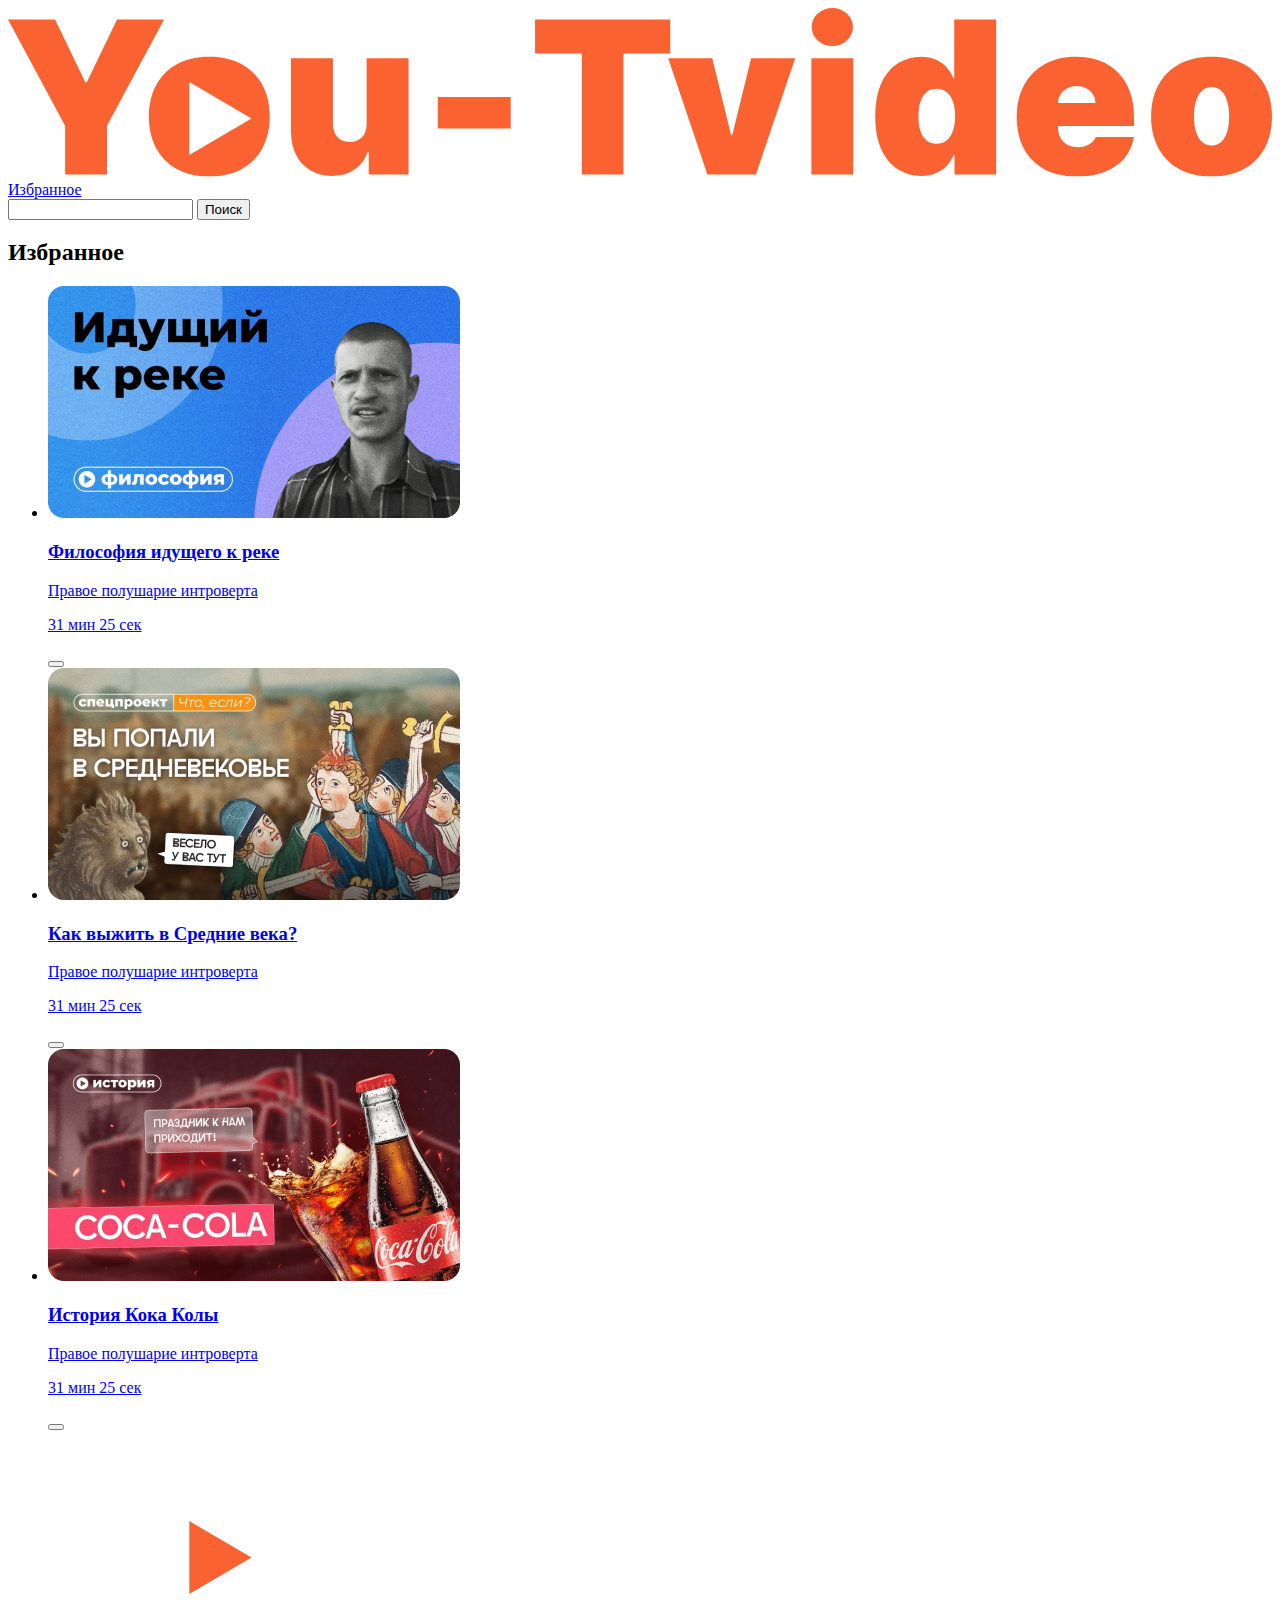
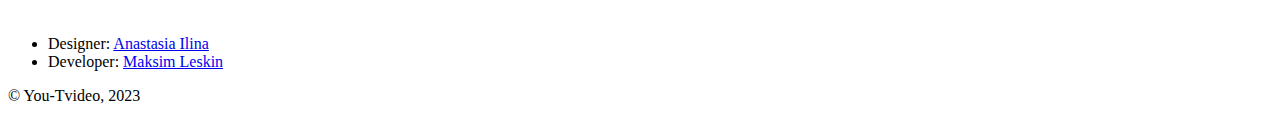
==== favorite.html @ 9c8d2b96 "init: add basic layout" ====
<!DOCTYPE html>
<html lang="ru">
  <head>
    <meta charset="UTF-8" />
    <meta name="viewport" content="width=device-width, initial-scale=1.0" />
    <title>Fake-Youtube</title>
  </head>
  <body>
    <header class="header">
      <div class="container header__container">
        <a href="/" class="header__link">
          <svg
            class="header__logo"
            viewBox="0 0 240 32"
            role="img"
            aria-label="Логотип сервиса You-Tvideo"
          >
            <use xlink:href="/assets/img/sprite.svg#logo-orange"></use>
          </svg>
        </a>
        <a href="/favorite.html" class="header__link header__link_favorite"
          >Избранное</a
        >
      </div>
    </header>
    <main>
      <section class="search">
        <div class="container">
          <form class="search__form">
            <label for="" class="search__label">
              <input type="search" class="search__input" />
              <button class="search__btn" type="submit">Поиск</button>
            </label>
          </form>
        </div>
      </section>

      <section class="video-list">
        <div class="container">
          <h2 class="video-list__title">Избранное</h2>

          <ul class="video-list__items">
            <li class="video-list__item">
              <article class="video-card">
                <a href="/" class="video-card__link">
                  <img
                    src="/assets/img/preview_1.jpg"
                    alt="preview to first video"
                    class="video-card__thumbnail"
                  />
                  <h3 class="video-card__title">Философия идущего к реке</h3>
                  <p class="video-card__channel">Правое полушарие интроверта</p>
                  <p class="video-card__duration">31 мин 25 сек</p>
                  <button class="video-card__favorite" type="button"></button>
                </a>
              </article>
            </li>

            <li class="video-list__item">
              <article class="video-card">
                <a href="/" class="video-card__link">
                  <img
                    src="/assets/img/preview_2.jpg"
                    alt="preview to first video"
                    class="video-card__thumbnail"
                  />
                  <h3 class="video-card__title">Как выжить в Средние века?</h3>
                  <p class="video-card__channel">Правое полушарие интроверта</p>
                  <p class="video-card__duration">31 мин 25 сек</p>
                  <button class="video-card__favorite" type="button"></button>
                </a>
              </article>
            </li>

            <li class="video-list__item">
              <article class="video-card">
                <a href="/" class="video-card__link">
                  <img
                    src="/assets/img/preview_3.jpg"
                    alt="preview to first video"
                    class="video-card__thumbnail"
                  />
                  <h3 class="video-card__title">История Кока Колы</h3>
                  <p class="video-card__channel">Правое полушарие интроверта</p>
                  <p class="video-card__duration">31 мин 25 сек</p>
                  <button class="video-card__favorite" type="button"></button>
                </a>
              </article>
            </li>
          </ul>
        </div>
      </section>
    </main>
    <footer class="footer">
      <div class="container footer__container">
        <a href="/" class="footer__link">
          <svg
            class="header__logo"
            viewBox="0 0 360 48"
            role="img"
            aria-label="Логотип сервиса You-Tvideo"
          >
            <use xlink:href="/assets/img/sprite.svg#logo-white"></use>
          </svg>
        </a>

        <ul class="footer__developers">
          <li class="footer__developers-item">
            Designer:

            <a
              class="footer__developers-link"
              href="https://t.me/Mrshmallowww"
              target="_blank"
              rel="noopener"
              >Anastasia Ilina</a
            >
          </li>
          <li class="footer__developers-item">
            Developer:

            <a
              class="footer__developers-link"
              href="https://t.me/quper24"
              target="_blank"
              rel="noopener"
              >Maksim Leskin</a
            >
          </li>
        </ul>
        <p class="footer__copyright">© You-Tvideo, 2023</p>
      </div>
    </footer>
  </body>
</html>
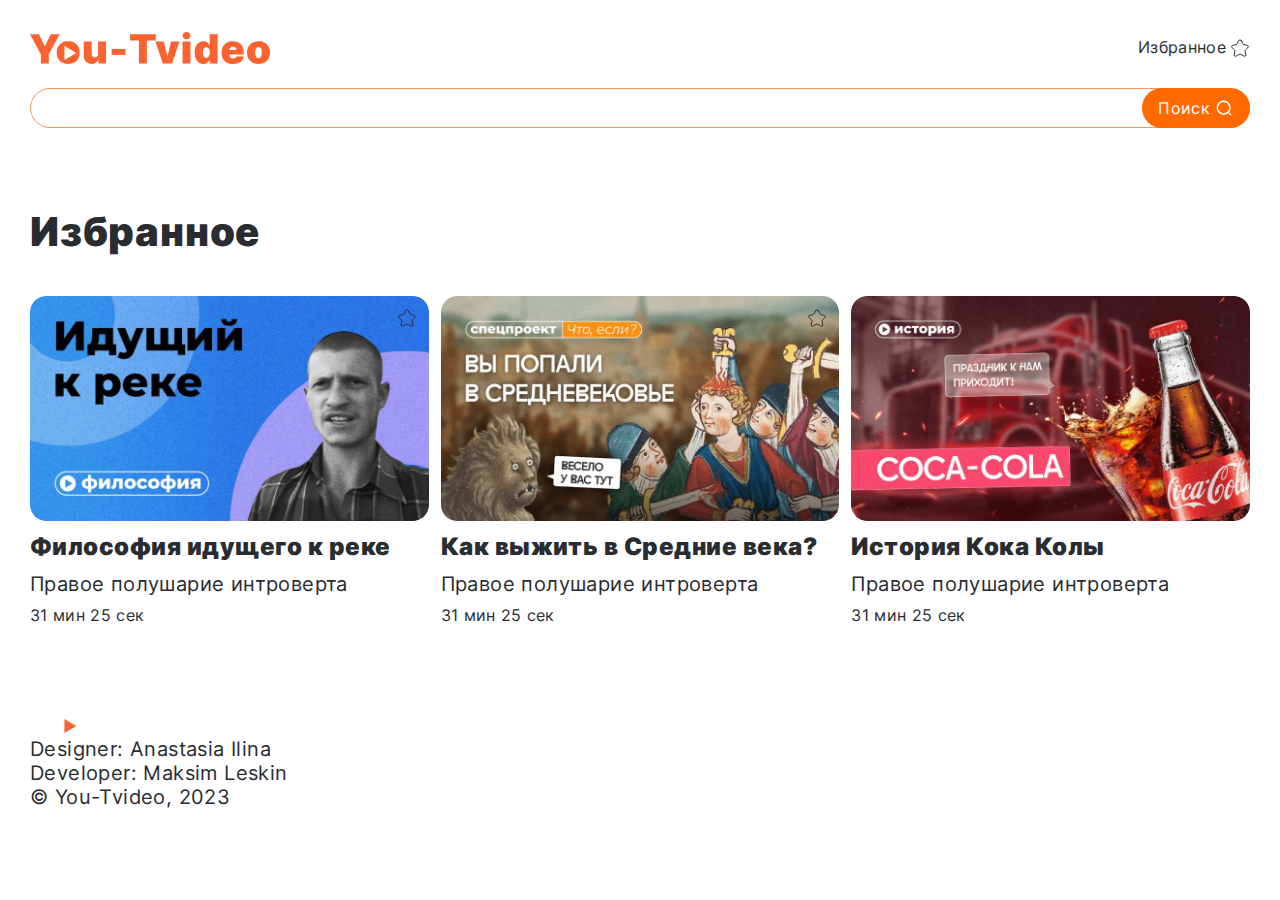
==== commit 097be3af: "feat: add index.css styles" ====
--- a/favorite.html
+++ b/favorite.html
@@ -4,6 +4,8 @@
     <meta charset="UTF-8" />
     <meta name="viewport" content="width=device-width, initial-scale=1.0" />
     <title>Fake-Youtube</title>
+    <link rel="stylesheet" href="/styles/normalize.css" />
+    <link rel="stylesheet" href="/styles/index.css" />
   </head>
   <body>
     <header class="header">
@@ -19,18 +21,24 @@
           </svg>
         </a>
         <a href="/favorite.html" class="header__link header__link_favorite"
-          >Избранное</a
-        >
+          ><span>Избранное</span>
+          <svg class="header__icon">
+            <use xlink:href="/assets/img/sprite.svg#star-ob"></use>
+          </svg>
+        </a>
       </div>
     </header>
     <main>
       <section class="search">
         <div class="container">
           <form class="search__form">
-            <label for="" class="search__label">
-              <input type="search" class="search__input" />
-              <button class="search__btn" type="submit">Поиск</button>
-            </label>
+            <input class="search__input" type="search" />
+            <button class="search__btn" type="submit">
+              <span>Поиск</span>
+              <svg class="search__icon">
+                <use xlink:href="/assets/img/sprite.svg#search"></use>
+              </svg>
+            </button>
           </form>
         </div>
       </section>
@@ -51,7 +59,22 @@
                   <h3 class="video-card__title">Философия идущего к реке</h3>
                   <p class="video-card__channel">Правое полушарие интроверта</p>
                   <p class="video-card__duration">31 мин 25 сек</p>
-                  <button class="video-card__favorite" type="button"></button>
+                  <button
+                    class="video-card__favorite"
+                    type="button"
+                    aria-label="Добавить в Избранное"
+                  >
+                    <svg class="search__icon">
+                      <use
+                        class="star-o"
+                        xlink:href="/assets/img/sprite.svg#star-ob"
+                      ></use>
+                      <use
+                        class="star"
+                        xlink:href="/assets/img/sprite.svg#star"
+                      ></use>
+                    </svg>
+                  </button>
                 </a>
               </article>
             </li>
@@ -67,7 +90,22 @@
                   <h3 class="video-card__title">Как выжить в Средние века?</h3>
                   <p class="video-card__channel">Правое полушарие интроверта</p>
                   <p class="video-card__duration">31 мин 25 сек</p>
-                  <button class="video-card__favorite" type="button"></button>
+                  <button
+                    class="video-card__favorite"
+                    type="button"
+                    aria-label="Добавить в Избранное"
+                  >
+                    <svg class="search__icon">
+                      <use
+                        class="star-o"
+                        xlink:href="/assets/img/sprite.svg#star-ob"
+                      ></use>
+                      <use
+                        class="star"
+                        xlink:href="/assets/img/sprite.svg#star"
+                      ></use>
+                    </svg>
+                  </button>
                 </a>
               </article>
             </li>
@@ -83,7 +121,22 @@
                   <h3 class="video-card__title">История Кока Колы</h3>
                   <p class="video-card__channel">Правое полушарие интроверта</p>
                   <p class="video-card__duration">31 мин 25 сек</p>
-                  <button class="video-card__favorite" type="button"></button>
+                  <button
+                    class="video-card__favorite"
+                    type="button"
+                    aria-label="Добавить в Избранное"
+                  >
+                    <svg class="search__icon">
+                      <use
+                        class="star-o"
+                        xlink:href="/assets/img/sprite.svg#star-ob"
+                      ></use>
+                      <use
+                        class="star"
+                        xlink:href="/assets/img/sprite.svg#star"
+                      ></use>
+                    </svg>
+                  </button>
                 </a>
               </article>
             </li>
--- a/styles/index.css
+++ b/styles/index.css
@@ -0,0 +1,336 @@
+@font-face {
+  font-family: Inter;
+  font-weight: 400;
+  src: url(/fonts/inter-v13-cyrillic_latin-regular.woff2);
+}
+@font-face {
+  font-family: Inter;
+  font-weight: 900;
+  src: url(/fonts/inter-v13-cyrillic_latin-900.woff2);
+}
+
+html {
+  position: relative;
+  box-sizing: border-box;
+}
+
+*,
+*::before,
+*::after {
+  box-sizing: inherit;
+}
+
+body {
+  position: relative;
+  overflow-x: hidden;
+  min-width: 320px;
+  min-height: 100vh;
+  font-family: Inter, sans-serif;
+  -webkit-font-smoothing: antialiased;
+  -moz-osx-font-smoothing: grayscale;
+  text-rendering: optimizeLegibility;
+  -webkit-tap-highlight-color: rgba(0, 0, 0, 0);
+  -webkit-tap-highlight-color: transparent;
+  font-size: 20px;
+  line-height: 1.2;
+  letter-spacing: 0.02em;
+  color: #292d32;
+  background-color: #fff;
+}
+
+img,
+svg {
+  display: block;
+  max-width: 100%;
+  height: auto;
+}
+
+svg {
+  max-height: 100%;
+}
+
+button {
+  padding: 0;
+  cursor: pointer;
+  border: none;
+  background-color: transparent;
+}
+
+a {
+  text-decoration: none;
+  color: inherit;
+}
+
+ul {
+  list-style: none;
+  padding: 0;
+  margin: 0;
+}
+
+h1,
+h2,
+h3,
+p,
+figure,
+fieldset {
+  margin: 0;
+}
+
+iframe {
+  border: none;
+}
+
+/*
+  Доступно скрываю элементы
+  */
+
+.visually-hidden {
+  position: fixed;
+  transform: scale(0);
+}
+
+/*
+  Пример контейнера
+  
+  Если контейнер 1180px по макету,
+  то для max-width прибавляем паддинги 30px*2, 
+  в итоге 1240px
+  Чтобы контент не прижимался к краям экрана
+  */
+
+.container {
+  max-width: 1320px;
+  padding: 0 30px;
+  margin: 0 auto;
+}
+
+/* HEADER */
+.header {
+  padding: 32px 0 24px;
+}
+
+.header__container {
+  display: flex;
+  align-items: center;
+  justify-content: space-between;
+}
+
+.header__logo {
+  width: 240px;
+}
+.header__link_favorite {
+  display: flex;
+  align-items: center;
+  gap: 4px;
+  font-size: 16px;
+  letter-spacing: 0.02em;
+}
+.header__icon {
+  width: 20px;
+  height: 20px;
+}
+
+/* HERO */
+.hero {
+  padding: 60px 0 80px;
+  background: #ff6a00 url("../assets/img/bg.png") center/cover;
+  color: #fff;
+  margin-bottom: 32px;
+}
+.hero__container {
+  position: relative;
+  display: flex;
+  flex-direction: column;
+  align-items: center;
+}
+.hero__link {
+  position: absolute;
+  top: -36px;
+  right: 0;
+  display: flex;
+  align-items: center;
+  gap: 4px;
+  font-size: 16px;
+  letter-spacing: 0.02em;
+}
+.hero__icon {
+  width: 20px;
+  height: 20px;
+}
+.hero__logo {
+  width: 240px;
+  margin-bottom: 80px;
+}
+.hero__title {
+  font-size: 70px;
+  font-weight: 900;
+  letter-spacing: 0.02em;
+  margin-bottom: 40px;
+}
+.hero__tagline {
+  font-size: 20px;
+  letter-spacing: 0.02em;
+}
+
+/* SEARCH */
+
+.search__form {
+  position: relative;
+  width: 100%;
+}
+.search__input {
+  width: 100%;
+  border-radius: 40px;
+  border: 1px solid #fb9953;
+  padding: 10px 124px 10px 24px;
+  outline: none;
+  font-size: 16px;
+  letter-spacing: 0.02em;
+}
+.search__btn {
+  position: absolute;
+  top: 0;
+  right: 0;
+  bottom: 0;
+  padding: 8px 16px;
+  display: flex;
+  align-items: center;
+  border-radius: 40px;
+  background: #ff6a00;
+  color: #fff;
+  font-size: 16px;
+  letter-spacing: 0.02em;
+  gap: 4px;
+}
+.search__icon {
+  width: 20px;
+  height: 20px;
+}
+
+/* VIDEO LIST */
+.video-list {
+  padding: 80px 0;
+}
+
+.video-list__title {
+  font-size: 40px;
+  font-weight: 900;
+  letter-spacing: 0.02em;
+  margin-bottom: 40px;
+}
+.video-list__items {
+  display: grid;
+  grid-template-columns: repeat(3, 1fr);
+  gap: 40px 12px;
+}
+
+.video-card {
+  position: relative;
+}
+
+.video-card__thumbnail {
+  border-radius: 16px;
+  margin-bottom: 12px;
+}
+.video-card__title {
+  font-size: 24px;
+  font-weight: 900;
+  letter-spacing: 0.02em;
+  margin-bottom: 10px;
+}
+.video-card__channel {
+  font-size: 20px;
+  letter-spacing: 0.02em;
+  margin-bottom: 10px;
+}
+.video-card__duration {
+  font-size: 16px;
+  letter-spacing: 0.02em;
+}
+.video-card__favorite {
+  position: absolute;
+  top: 12px;
+  right: 12px;
+}
+
+.video-card__favorite .star {
+  display: none;
+}
+
+.video-card__favorite_active .star {
+  display: block;
+}
+.video-card__icon {
+  width: 20px;
+  height: 20px;
+}
+
+/* VIDEO */
+.video {
+  padding-top: 80px;
+}
+.video__player {
+  position: relative;
+  padding-bottom: 56.25%;
+  height: 0;
+  overflow: hidden;
+  margin-bottom: 32px;
+}
+.video__iframe {
+  position: absolute;
+  top: 0;
+  left: 0;
+  width: 100%;
+  height: 100%;
+  border-radius: 16px;
+}
+.video__container {
+  display: flex;
+  justify-content: space-between;
+  gap: 84px;
+}
+.video__title {
+  font-size: 40px;
+  font-weight: 900;
+  letter-spacing: 0.02em;
+  margin-bottom: 24px;
+}
+.video__channel {
+  font-size: 24px;
+  letter-spacing: 0.02em;
+  margin-bottom: 24px;
+}
+.video__info {
+  font-size: 24px;
+  letter-spacing: 0.02em;
+}
+
+.video__description {
+  font-size: 24px;
+  letter-spacing: 0.02em;
+}
+
+.video__link {
+  width: max-content;
+  white-space: nowrap;
+  display: flex;
+  gap: 4px;
+  align-items: flex-start;
+}
+
+.video__link .video__no-favorite {
+  display: block;
+}
+.video__link .video__favorite {
+  display: none;
+}
+.video__link_active .video__no-favorite {
+  display: none;
+}
+.video__link_active .video__favorite {
+  display: block;
+}
+.video__icon {
+  width: 20px;
+  height: 20px;
+}
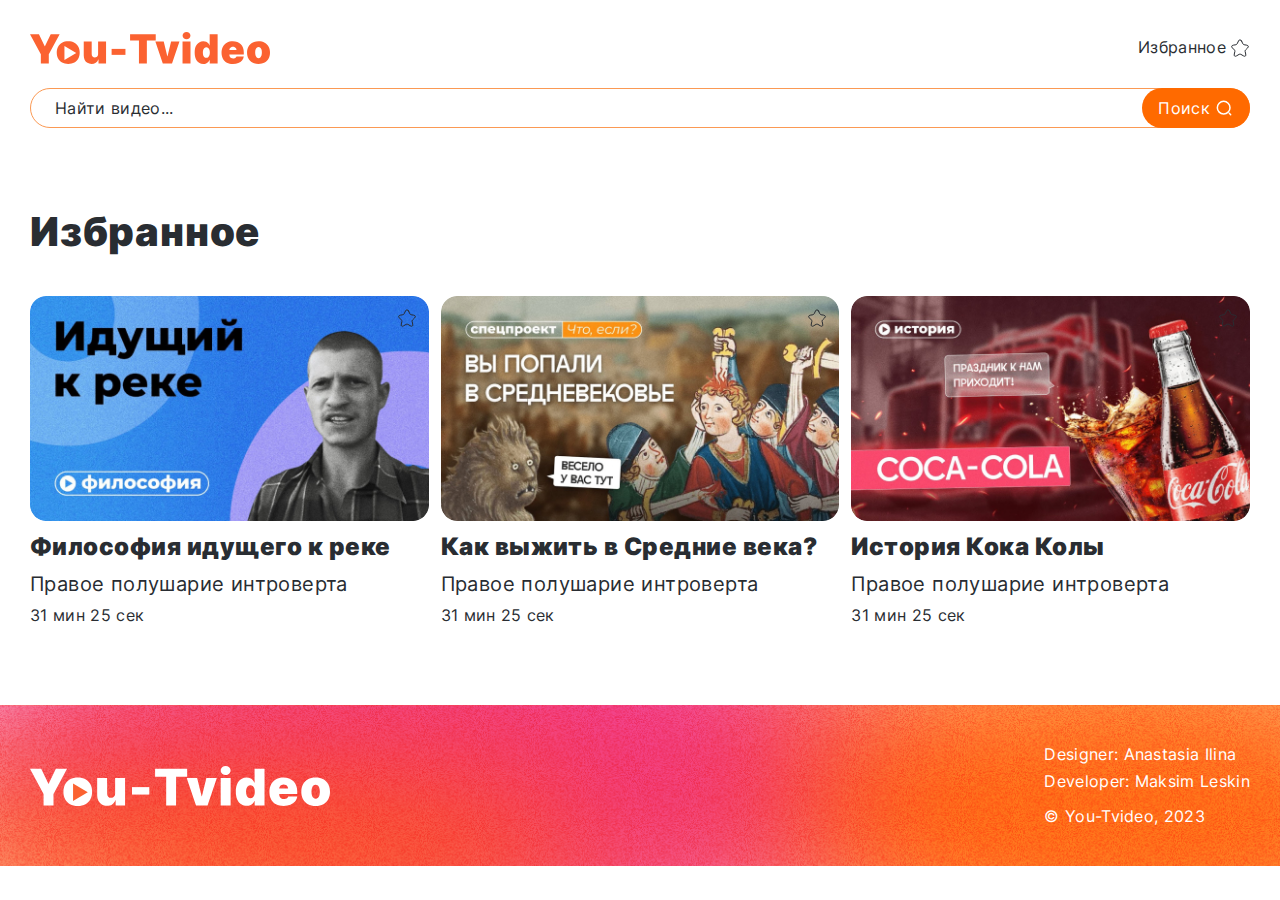
==== commit fbb72cfb: "feat: add mobile media styles" ====
--- a/favorite.html
+++ b/favorite.html
@@ -20,8 +20,8 @@
             <use xlink:href="/assets/img/sprite.svg#logo-orange"></use>
           </svg>
         </a>
-        <a href="/favorite.html" class="header__link header__link_favorite"
-          ><span>Избранное</span>
+        <a href="/favorite.html" class="header__link header__link_favorite">
+          <span class="header__link-text">Избранное</span>
           <svg class="header__icon">
             <use xlink:href="/assets/img/sprite.svg#star-ob"></use>
           </svg>
@@ -32,7 +32,11 @@
       <section class="search">
         <div class="container">
           <form class="search__form">
-            <input class="search__input" type="search" />
+            <input
+              class="search__input"
+              type="search"
+              placeholder="Найти видео..."
+            />
             <button class="search__btn" type="submit">
               <span>Поиск</span>
               <svg class="search__icon">
@@ -59,23 +63,23 @@
                   <h3 class="video-card__title">Философия идущего к реке</h3>
                   <p class="video-card__channel">Правое полушарие интроверта</p>
                   <p class="video-card__duration">31 мин 25 сек</p>
-                  <button
-                    class="video-card__favorite"
-                    type="button"
-                    aria-label="Добавить в Избранное"
-                  >
-                    <svg class="search__icon">
-                      <use
-                        class="star-o"
-                        xlink:href="/assets/img/sprite.svg#star-ob"
-                      ></use>
-                      <use
-                        class="star"
-                        xlink:href="/assets/img/sprite.svg#star"
-                      ></use>
-                    </svg>
-                  </button>
                 </a>
+                <button
+                  class="video-card__favorite"
+                  type="button"
+                  aria-label="Добавить в Избранное"
+                >
+                  <svg class="search__icon">
+                    <use
+                      class="star-o"
+                      xlink:href="/assets/img/sprite.svg#star-ob"
+                    ></use>
+                    <use
+                      class="star"
+                      xlink:href="/assets/img/sprite.svg#star"
+                    ></use>
+                  </svg>
+                </button>
               </article>
             </li>
 
@@ -90,23 +94,23 @@
                   <h3 class="video-card__title">Как выжить в Средние века?</h3>
                   <p class="video-card__channel">Правое полушарие интроверта</p>
                   <p class="video-card__duration">31 мин 25 сек</p>
-                  <button
-                    class="video-card__favorite"
-                    type="button"
-                    aria-label="Добавить в Избранное"
-                  >
-                    <svg class="search__icon">
-                      <use
-                        class="star-o"
-                        xlink:href="/assets/img/sprite.svg#star-ob"
-                      ></use>
-                      <use
-                        class="star"
-                        xlink:href="/assets/img/sprite.svg#star"
-                      ></use>
-                    </svg>
-                  </button>
                 </a>
+                <button
+                  class="video-card__favorite"
+                  type="button"
+                  aria-label="Добавить в Избранное"
+                >
+                  <svg class="search__icon">
+                    <use
+                      class="star-o"
+                      xlink:href="/assets/img/sprite.svg#star-ob"
+                    ></use>
+                    <use
+                      class="star"
+                      xlink:href="/assets/img/sprite.svg#star"
+                    ></use>
+                  </svg>
+                </button>
               </article>
             </li>
 
@@ -121,23 +125,23 @@
                   <h3 class="video-card__title">История Кока Колы</h3>
                   <p class="video-card__channel">Правое полушарие интроверта</p>
                   <p class="video-card__duration">31 мин 25 сек</p>
-                  <button
-                    class="video-card__favorite"
-                    type="button"
-                    aria-label="Добавить в Избранное"
-                  >
-                    <svg class="search__icon">
-                      <use
-                        class="star-o"
-                        xlink:href="/assets/img/sprite.svg#star-ob"
-                      ></use>
-                      <use
-                        class="star"
-                        xlink:href="/assets/img/sprite.svg#star"
-                      ></use>
-                    </svg>
-                  </button>
                 </a>
+                <button
+                  class="video-card__favorite"
+                  type="button"
+                  aria-label="Добавить в Избранное"
+                >
+                  <svg class="search__icon">
+                    <use
+                      class="star-o"
+                      xlink:href="/assets/img/sprite.svg#star-ob"
+                    ></use>
+                    <use
+                      class="star"
+                      xlink:href="/assets/img/sprite.svg#star"
+                    ></use>
+                  </svg>
+                </button>
               </article>
             </li>
           </ul>
@@ -146,9 +150,9 @@
     </main>
     <footer class="footer">
       <div class="container footer__container">
-        <a href="/" class="footer__link">
+        <a href="/" class="footer__link footer__link_logo">
           <svg
-            class="header__logo"
+            class="footer__logo"
             viewBox="0 0 360 48"
             role="img"
             aria-label="Логотип сервиса You-Tvideo"
@@ -162,7 +166,7 @@
             Designer:
 
             <a
-              class="footer__developers-link"
+              class="footer__link footer__link_developers"
               href="https://t.me/Mrshmallowww"
               target="_blank"
               rel="noopener"
@@ -173,7 +177,7 @@
             Developer:
 
             <a
-              class="footer__developers-link"
+              class="footer__link footer__link_developers"
               href="https://t.me/quper24"
               target="_blank"
               rel="noopener"
--- a/styles/index.css
+++ b/styles/index.css
@@ -99,8 +99,10 @@
   */
 
 .container {
-  max-width: 1320px;
-  padding: 0 30px;
+  --container-width: 1260px;
+  --container-offset: 30px;
+  max-width: calc(var(--container-wdith) + var(--container-offset) * 2);
+  padding: 0 var(--container-offset);
   margin: 0 auto;
 }
 
@@ -166,10 +168,12 @@
   font-weight: 900;
   letter-spacing: 0.02em;
   margin-bottom: 40px;
+  text-align: center;
 }
 .hero__tagline {
   font-size: 20px;
   letter-spacing: 0.02em;
+  text-align: center;
 }
 
 /* SEARCH */
@@ -187,6 +191,10 @@
   font-size: 16px;
   letter-spacing: 0.02em;
 }
+.search__input::placeholder {
+  color: #292d32;
+  letter-spacing: 0.02em;
+}
 .search__btn {
   position: absolute;
   top: 0;
@@ -231,6 +239,7 @@
 .video-card__thumbnail {
   border-radius: 16px;
   margin-bottom: 12px;
+  width: 100%;
 }
 .video-card__title {
   font-size: 24px;
@@ -287,7 +296,10 @@
 .video__container {
   display: flex;
   justify-content: space-between;
-  gap: 84px;
+  gap: 34px;
+}
+.video__content {
+  max-width: 1048px;
 }
 .video__title {
   font-size: 40px;
@@ -311,11 +323,14 @@
 }
 
 .video__link {
-  width: max-content;
+  flex-shrink: 0;
+  align-self: start;
   white-space: nowrap;
   display: flex;
   gap: 4px;
-  align-items: flex-start;
+  align-items: center;
+  font-size: 16px;
+  letter-spacing: 0.02em;
 }
 
 .video__link .video__no-favorite {
@@ -334,3 +349,244 @@
   width: 20px;
   height: 20px;
 }
+
+/* FOOTER */
+.footer {
+  padding: 40px 0;
+  background: #ff6a00 url("../assets/img/bg--footer.png") center/cover;
+  color: #fff;
+  font-size: 16px;
+  letter-spacing: 0.02em;
+}
+.footer__container {
+  display: grid;
+  grid-template-columns: repeat(1fr, max-content);
+  align-items: center;
+  justify-content: space-between;
+  gap: 16px 30px;
+}
+
+.footer__logo {
+  width: 100%;
+}
+.footer__link:hover {
+  color: rgb(213, 220, 20);
+}
+.footer__link_logo {
+  grid-column: 1/2;
+  grid-row: 1/3;
+  max-width: 360px;
+  width: 100%;
+}
+.footer__developers {
+  grid-column: 2/3;
+}
+.footer__developers-item {
+  margin-bottom: 8px;
+}
+.footer__developers-item:last-child {
+  margin-bottom: 0;
+}
+
+.footer__copyright {
+  grid-column: 2/3;
+}
+
+@media (width <= 1024px) {
+  .container {
+    --container-width: 942px;
+  }
+
+  .hero {
+    padding: 40px 0 58px;
+  }
+
+  .hero__logo {
+    width: 200px;
+    margin-bottom: 45px;
+  }
+  .hero__title {
+    font-size: 50px;
+    margin-bottom: 32px;
+  }
+  .hero__link {
+    top: -16px;
+  }
+
+  .video-list {
+    padding: 60px 0;
+  }
+  .video-list__items {
+    row-gap: 32px;
+  }
+  .video-list__title {
+    font-size: 32px;
+    margin-bottom: 40px;
+  }
+  .video-card__title {
+    font-size: 24px;
+  }
+  .video-card__channel {
+    font-size: 20px;
+  }
+  .video-card__duration {
+    font-size: 16px;
+  }
+
+  .video {
+    padding-top: 60px;
+  }
+
+  .video__content {
+    max-width: 730px;
+  }
+  .video__title {
+    font-size: 32px;
+    margin-bottom: 24px;
+  }
+  .video__channel {
+    font-size: 20px;
+    margin-bottom: 20px;
+  }
+  .video__info {
+    font-size: 20px;
+  }
+  .video__description {
+    font-size: 20px;
+  }
+  .footer {
+    padding: 27px 0;
+    font-size: 14px;
+  }
+  .footer__link_logo {
+    max-width: 305px;
+  }
+}
+
+@media (width <= 768px) {
+  .container {
+    --container-width: 624px;
+  }
+  .hero__link-text,
+  .header__link-text {
+    position: fixed;
+    transform: scale(0);
+  }
+  .hero {
+    padding-bottom: 42px;
+  }
+  .hero__title {
+    font-size: 40px;
+  }
+
+  .video-list__items {
+    grid-template-columns: repeat(2, 1fr);
+  }
+
+  .video {
+    padding-top: 40px;
+  }
+  .video__container {
+    flex-direction: column-reverse;
+    gap: 24px;
+  }
+  .video__player {
+    margin-bottom: 24px;
+  }
+}
+
+@media (width <= 540px) {
+  .container {
+    --container-offset: 11px;
+  }
+  .hero {
+    padding: 16px 0 32px;
+    margin-bottom: 20px;
+  }
+  .hero__container {
+    display: grid;
+    justify-content: space-between;
+    align-items: center;
+  }
+  .hero__logo {
+    width: 145px;
+    grid-row: 1/2;
+    grid-column: 1/2;
+    margin-bottom: 0;
+  }
+  .hero__link {
+    position: static;
+    grid-row: 1/2;
+    grid-column: 2/3;
+    justify-self: end;
+  }
+  .hero__title {
+    grid-column: 1/3;
+    font-size: 24px;
+    margin-bottom: 0;
+    padding: 25px 0 20px;
+  }
+  .hero__tagline {
+    grid-column: 1/3;
+    font-size: 16px;
+  }
+  .header__logo {
+    max-width: 145px;
+  }
+
+  .video-list {
+    padding: 40px 0 60px;
+  }
+  .video-list__title {
+    font-size: 24px;
+    margin-bottom: 20px;
+  }
+  .video-list__items {
+    grid-template-columns: 1fr;
+    gap: 20px;
+  }
+  .video-card__title {
+    font-size: 18px;
+    margin-bottom: 6px;
+  }
+  .video-card__channel {
+    font-size: 16px;
+    margin-bottom: 6px;
+  }
+  .video-card__duration {
+    font-size: 14px;
+  }
+  .video__player {
+    margin-bottom: 20px;
+  }
+  .video__title {
+    font-size: 24px;
+    margin-bottom: 16px;
+  }
+  .video__channel {
+    font-size: 16px;
+    margin-bottom: 12px;
+  }
+  .video__info {
+    font-size: 16px;
+  }
+  .video__description {
+    font-size: 16px;
+  }
+
+  .footer {
+    padding: 24px 0 32px;
+  }
+  .footer__container {
+    display: flex;
+    flex-direction: column;
+    align-items: start;
+  }
+  .footer__link_logo {
+    max-width: 180px;
+    margin-bottom: 24px;
+  }
+  .footer__developers {
+    margin-bottom: 16px;
+  }
+}
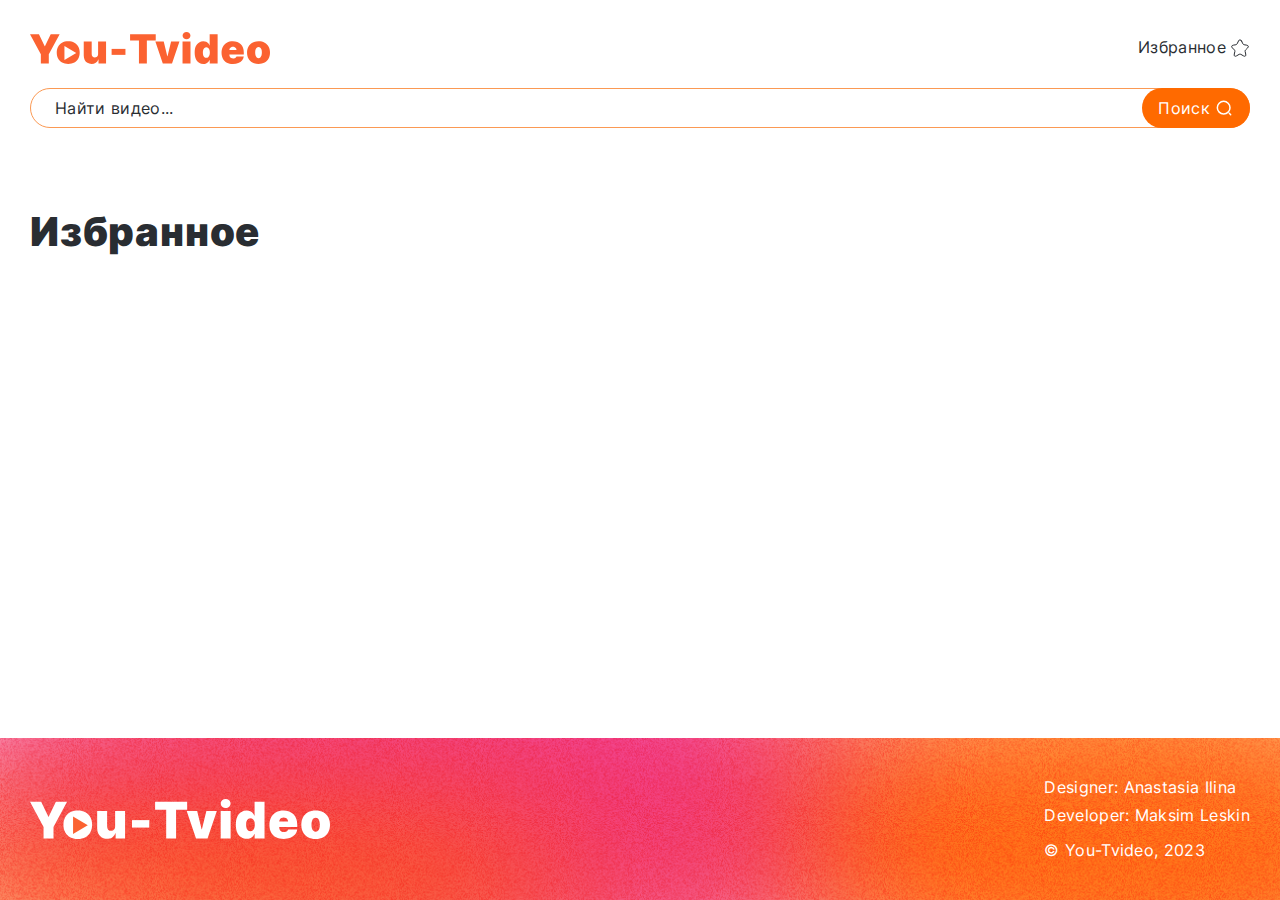
==== commit bc48ac5c: "feat: add video.html scrypts" ====
--- a/favorite.html
+++ b/favorite.html
@@ -6,6 +6,7 @@
     <title>Fake-Youtube</title>
     <link rel="stylesheet" href="/styles/normalize.css" />
     <link rel="stylesheet" href="/styles/index.css" />
+    <script defer src="/js/index.js"></script>
   </head>
   <body>
     <header class="header">
--- a/styles/index.css
+++ b/styles/index.css
@@ -36,6 +36,11 @@
   letter-spacing: 0.02em;
   color: #292d32;
   background-color: #fff;
+  display: flex;
+  flex-direction: column;
+}
+main {
+  flex-grow: 1;
 }
 
 img,
@@ -227,9 +232,17 @@
   margin-bottom: 40px;
 }
 .video-list__items {
+  --grid-count: 3;
+  --grid-column-gap: 12px;
   display: grid;
-  grid-template-columns: repeat(3, 1fr);
-  gap: 40px 12px;
+  grid-template-columns: repeat(
+    var(--grid-count),
+    calc(
+      (100% / var(--grid-count)) -
+        (var(--grid-column-gap) * (var(--grid-count) - 1) / var(--grid-count))
+    )
+  );
+  gap: 40px var(--grid-column-gap);
 }
 
 .video-card {
@@ -266,7 +279,7 @@
   display: none;
 }
 
-.video-card__favorite_active .star {
+.video-card__favorite.active .star {
   display: block;
 }
 .video-card__icon {
@@ -339,10 +352,10 @@
 .video__link .video__favorite {
   display: none;
 }
-.video__link_active .video__no-favorite {
+.video__link.active .video__no-favorite {
   display: none;
 }
-.video__link_active .video__favorite {
+.video__link.active .video__favorite {
   display: block;
 }
 .video__icon {
@@ -480,7 +493,7 @@
   }
 
   .video-list__items {
-    grid-template-columns: repeat(2, 1fr);
+    --grid-count: 2;
   }
 
   .video {
@@ -542,7 +555,7 @@
     margin-bottom: 20px;
   }
   .video-list__items {
-    grid-template-columns: 1fr;
+    --grid-count: 1;
     gap: 20px;
   }
   .video-card__title {
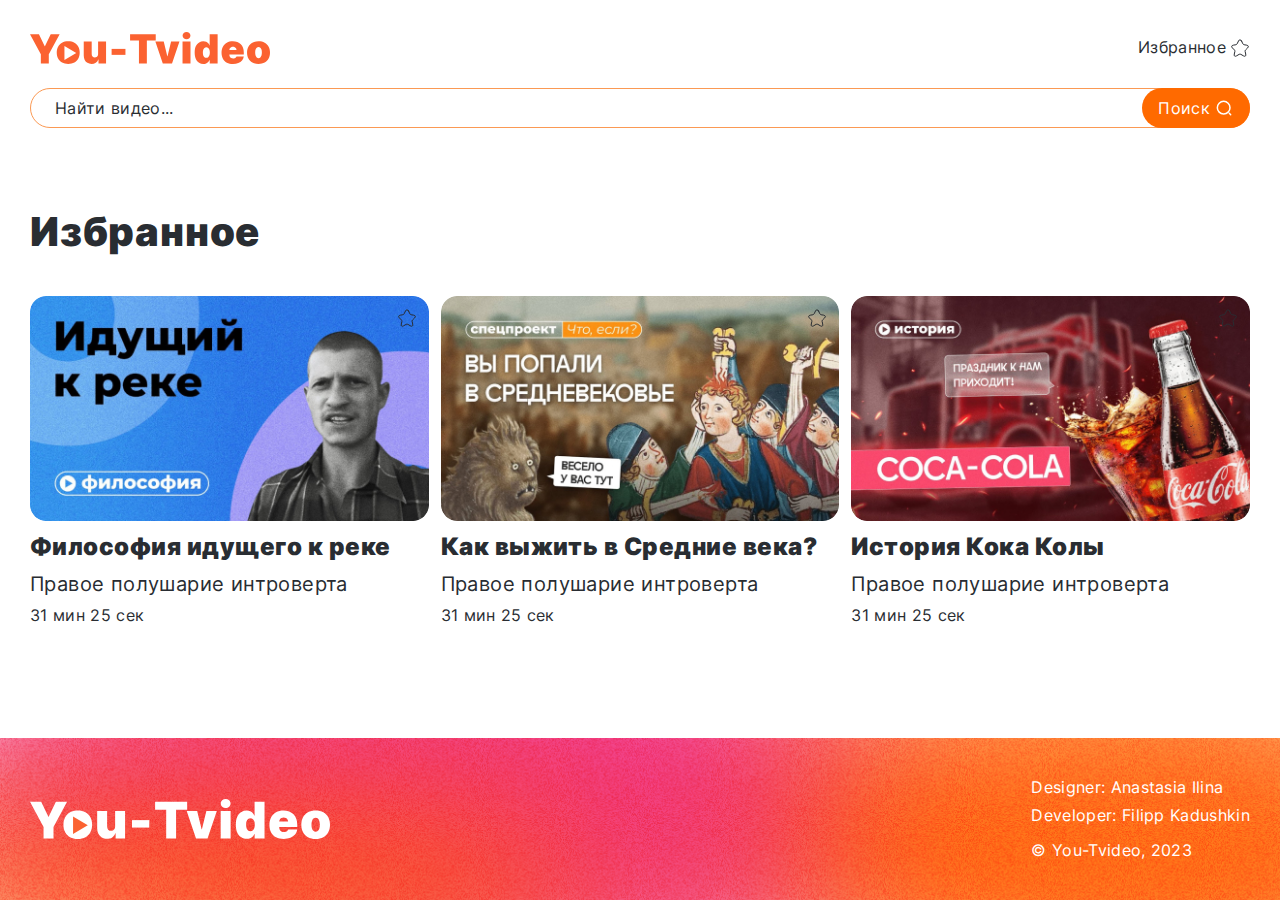
==== commit 96b764e7: "feat: add search bar (navigo package)" ====
--- a/favorite.html
+++ b/favorite.html
@@ -179,10 +179,10 @@
 
             <a
               class="footer__link footer__link_developers"
-              href="https://t.me/quper24"
+              href="https://t.me/FenxxOG"
               target="_blank"
               rel="noopener"
-              >Maksim Leskin</a
+              >Filipp Kadushkin</a
             >
           </li>
         </ul>
--- a/styles/index.css
+++ b/styles/index.css
@@ -313,6 +313,8 @@
 }
 .video__content {
   max-width: 1048px;
+  hyphens: auto;
+  overflow-wrap: anywhere;
 }
 .video__title {
   font-size: 40px;
@@ -405,7 +407,17 @@
   grid-column: 2/3;
 }
 
-@media (width <= 1024px) {
+.preload {
+  height: 100%;
+  width: 100%;
+  display: flex;
+  margin: auto;
+}
+.preload__text {
+  color: #ff6a00;
+}
+
+@media (max-width: 1024px) {
   .container {
     --container-width: 942px;
   }
@@ -476,7 +488,7 @@
   }
 }
 
-@media (width <= 768px) {
+@media (max-width: 768px) {
   .container {
     --container-width: 624px;
   }
@@ -508,7 +520,7 @@
   }
 }
 
-@media (width <= 540px) {
+@media (max-width: 540px) {
   .container {
     --container-offset: 11px;
   }
